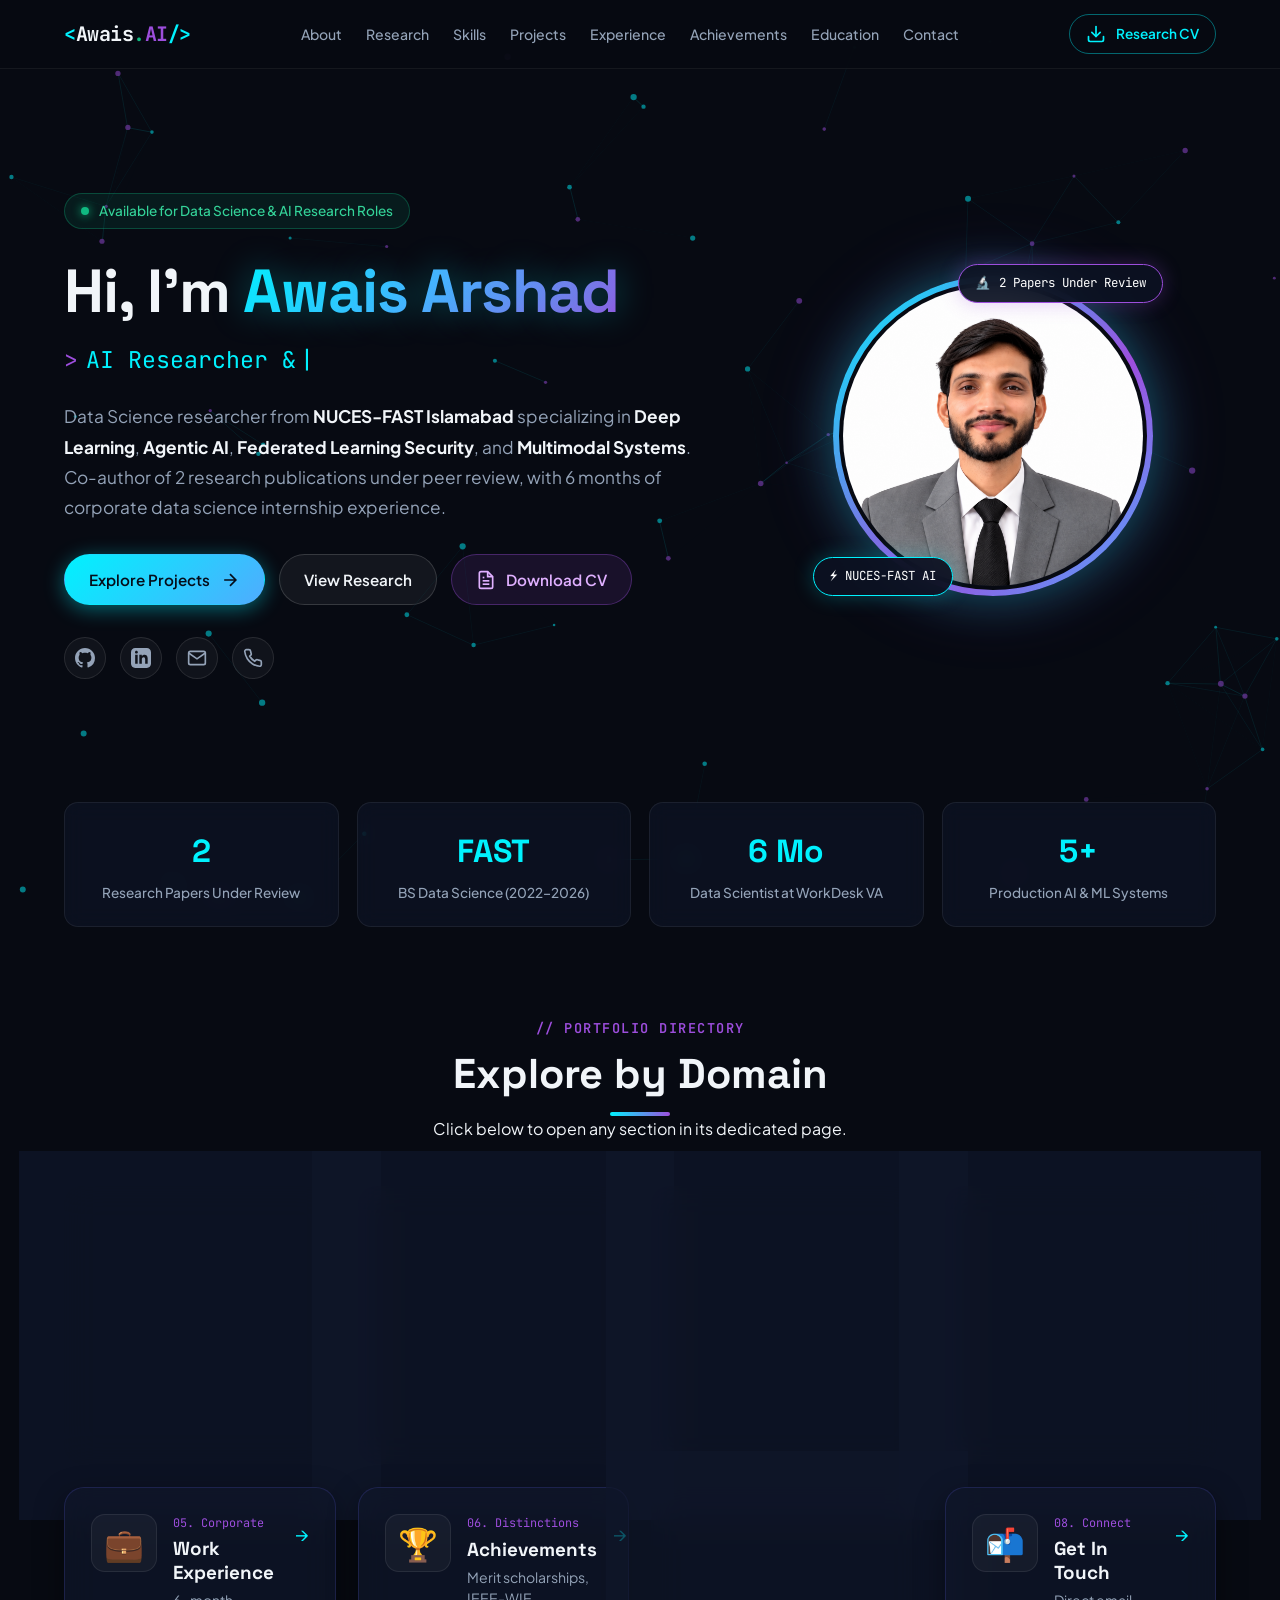
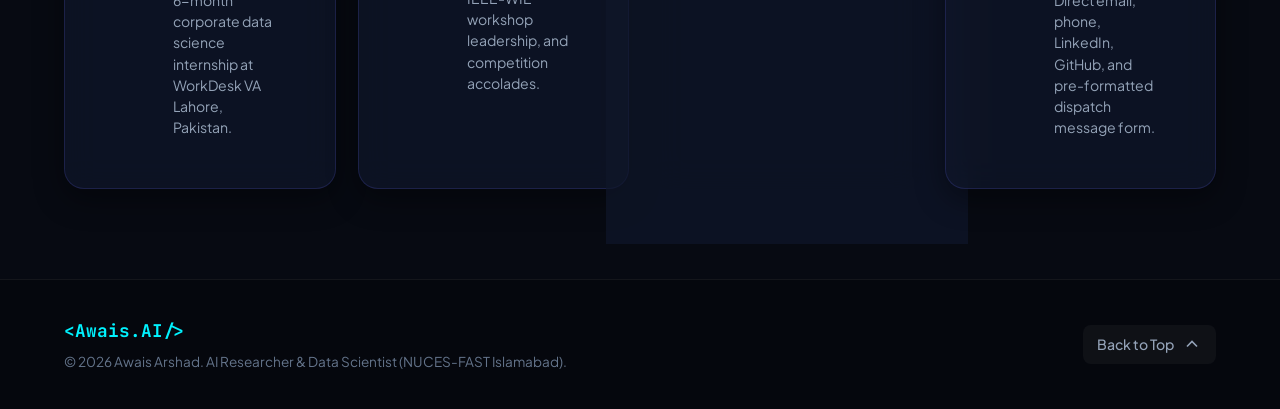
==== index.html @ 7cd59daf "Initial portfolio commit" ====
<!DOCTYPE html>
<html lang="en">
<head>
  <meta charset="UTF-8" />
  <meta name="viewport" content="width=device-width, initial-scale=1.0" />
  <title>Awais Arshad | AI Researcher & Data Scientist</title>
  <meta name="description" content="Portfolio of Awais Arshad - AI Researcher & Data Science Graduate from NUCES-FAST. Author of research in Federated Learning Security and Multilingual LLM Text Detection." />
  <meta name="keywords" content="Awais Arshad, Data Scientist, AI Researcher, Federated Learning, Multimodal AI, Agentic AI, Deep Learning, PyTorch, NUCES-FAST" />
  <link rel="preconnect" href="https://fonts.googleapis.com" />
  <link rel="preconnect" href="https://fonts.gstatic.com" crossorigin />
  <link href="https://fonts.googleapis.com/css2?family=Plus+Jakarta+Sans:wght@300;400;500;600;700;800&family=Space+Grotesk:wght@500;700&family=JetBrains+Mono:wght@400;500&display=swap" rel="stylesheet" />
  <link rel="stylesheet" href="style.css" />
</head>
<body class="cyber-theme">
  <!-- Interactive Particle Background -->
  <canvas id="neural-canvas"></canvas>

  <!-- Navigation Bar -->
  <header class="site-header" id="navbar">
    <div class="nav-container">
      <a href="index.html" class="brand-logo" aria-label="Awais Arshad Home">
        <span class="logo-bracket">&lt;</span><span class="logo-text">Awais</span><span class="logo-dot">.</span><span class="logo-accent">AI</span><span class="logo-bracket">/&gt;</span>
      </a>

      <nav class="nav-links" id="nav-menu">
        <a href="about.html" class="nav-item">About</a>
        <a href="research.html" class="nav-item">Research</a>
        <a href="skills.html" class="nav-item">Skills</a>
        <a href="projects.html" class="nav-item">Projects</a>
        <a href="experience.html" class="nav-item">Experience</a>
        <a href="achievements.html" class="nav-item">Achievements</a>
        <a href="education.html" class="nav-item">Education</a>
        <a href="contact.html" class="nav-item">Contact</a>
      </nav>

      <div class="nav-actions">
        <a href="Awais_Arshad_Reseach_Cv.pdf" class="btn btn-outline btn-sm" target="_blank" download="Awais_Arshad_Reseach_Cv.pdf">
          <svg class="icon" viewBox="0 0 24 24" fill="none" stroke="currentColor" stroke-width="2" stroke-linecap="round" stroke-linejoin="round">
            <path d="M21 15v4a2 2 0 0 1-2 2H5a2 2 0 0 1-2-2v-4"></path>
            <polyline points="7 10 12 15 17 10"></polyline>
            <line x1="12" y1="15" x2="12" y2="3"></line>
          </svg>
          <span>Research CV</span>
        </a>
        <button class="mobile-toggle" id="mobile-toggle" aria-label="Toggle navigation menu">
          <span></span>
          <span></span>
          <span></span>
        </button>
      </div>
    </div>
  </header>

  <main>
    <!-- Hero Section -->
    <section id="hero" class="hero-section">
      <div class="container hero-layout">
        <div class="hero-content">
          <div class="status-badge">
            <span class="status-ping"></span>
            <span class="status-text">Available for Data Science & AI Research Roles</span>
          </div>

          <h1 class="hero-title">
            Hi, I'm <span class="gradient-text glow">Awais Arshad</span>
          </h1>

          <div class="hero-subtitle">
            <span class="terminal-prefix">&gt; </span>
            <span id="typed-roles" class="typed-roles">AI Researcher & Data Scientist</span>
            <span class="cursor-blink">|</span>
          </div>

          <p class="hero-description">
            Data Science researcher from <strong>NUCES-FAST Islamabad</strong> specializing in 
            <strong>Deep Learning</strong>, <strong>Agentic AI</strong>, <strong>Federated Learning Security</strong>, 
            and <strong>Multimodal Systems</strong>. Co-author of 2 research publications under peer review, 
            with 6 months of corporate data science internship experience.
          </p>

          <div class="hero-cta-group">
            <a href="projects.html" class="btn btn-primary">
              <span>Explore Projects</span>
              <svg class="icon" viewBox="0 0 24 24" fill="none" stroke="currentColor" stroke-width="2"><path d="M5 12h14M12 5l7 7-7 7"/></svg>
            </a>
            <a href="research.html" class="btn btn-secondary">
              <span>View Research</span>
            </a>
            <a href="Awais_Arshad_Reseach_Cv.pdf" class="btn btn-glass" target="_blank" download="Awais_Arshad_Reseach_Cv.pdf">
              <svg class="icon" viewBox="0 0 24 24" fill="none" stroke="currentColor" stroke-width="2"><path d="M14 2H6a2 2 0 0 0-2 2v16a2 2 0 0 0 2 2h12a2 2 0 0 0 2-2V8z"></path><polyline points="14 2 14 8 20 8"></polyline><line x1="16" y1="13" x2="8" y2="13"></line><line x1="16" y1="17" x2="8" y2="17"></line><polyline points="10 9 9 9 8 9"></polyline></svg>
              <span>Download CV</span>
            </a>
          </div>

          <!-- Social Quick Bar -->
          <div class="social-bar">
            <a href="https://github.com/AwaisArshad1989" target="_blank" rel="noopener noreferrer" class="social-link" title="GitHub">
              <svg class="icon" viewBox="0 0 24 24" fill="currentColor">
                <path d="M12 0C5.37 0 0 5.37 0 12c0 5.31 3.435 9.795 8.205 11.385.6.105.825-.255.825-.57 0-.285-.015-1.23-.015-2.235-3.015.555-3.795-.735-4.035-1.41-.135-.345-.72-1.41-1.23-1.695-.42-.225-1.02-.78-.015-.795.945-.015 1.62.87 1.845 1.23 1.08 1.815 2.805 1.305 3.495.99.105-.78.42-1.305.765-1.605-2.67-.3-5.46-1.335-5.46-5.925 0-1.305.465-2.385 1.23-3.225-.12-.3-.54-1.53.12-3.18 0 0 1.005-.315 3.3 1.23.96-.27 1.98-.405 3-.405s2.04.135 3 .405c2.295-1.56 3.3-1.23 3.3-1.23.66 1.65.24 2.88.12 3.18.765.84 1.23 1.905 1.23 3.225 0 4.605-2.805 5.625-5.475 5.925.435.375.81 1.095.81 2.22 0 1.605-.015 2.895-.015 3.3 0 .315.225.69.825.57A12.02 12.02 0 0024 12c0-6.63-5.37-12-12-12z"/>
              </svg>
            </a>
            <a href="https://www.linkedin.com/in/awais-arshad-739969322/?isSelfProfile=true/" target="_blank" rel="noopener noreferrer" class="social-link" title="LinkedIn">
              <svg class="icon" viewBox="0 0 24 24" fill="currentColor">
                <path d="M19 0h-14c-2.761 0-5 2.239-5 5v14c0 2.761 2.239 5 5 5h14c2.762 0 5-2.239 5-5v-14c0-2.761-2.238-5-5-5zm-11 19h-3v-11h3v11zm-1.5-12.268c-.966 0-1.75-.79-1.75-1.764s.784-1.764 1.75-1.764 1.75.79 1.75 1.764-.783 1.764-1.75 1.764zm13.5 12.268h-3v-5.604c0-3.368-4-3.113-4 0v5.604h-3v-11h3v1.765c1.396-2.586 7-2.777 7 2.476v6.759z"/>
              </svg>
            </a>
            <a href="mailto:awaisarshad3839@gmail.com" class="social-link" title="Email Awais">
              <svg class="icon" viewBox="0 0 24 24" fill="none" stroke="currentColor" stroke-width="2">
                <path d="M4 4h16c1.1 0 2 .9 2 2v12c0 1.1-.9 2-2 2H4c-1.1 0-2-.9-2-2V6c0-1.1.9-2 2-2z"></path>
                <polyline points="22,6 12,13 2,6"></polyline>
              </svg>
            </a>
            <a href="tel:+923051038188" class="social-link" title="Call Awais">
              <svg class="icon" viewBox="0 0 24 24" fill="none" stroke="currentColor" stroke-width="2">
                <path d="M22 16.92v3a2 2 0 0 1-2.18 2 19.79 19.79 0 0 1-8.63-3.07 19.5 19.5 0 0 1-6-6 19.79 19.79 0 0 1-3.07-8.67A2 2 0 0 1 4.11 2h3a2 2 0 0 1 2 1.72 12.84 12.84 0 0 0 .7 2.81 2 2 0 0 1-.45 2.11L8.09 9.91a16 16 0 0 0 6 6l1.27-1.27a2 2 0 0 1 2.11-.45 12.84 12.84 0 0 0 2.81.7A2 2 0 0 1 22 16.92z"></path>
              </svg>
            </a>
          </div>
        </div>

        <!-- Hero Portrait with Cyber Frame -->
        <div class="hero-image-wrapper">
          <div class="avatar-glow-ring">
            <div class="avatar-inner">
              <img src="Awais.png" alt="Awais Arshad - AI Researcher & Data Scientist" class="hero-avatar" />
            </div>
            <div class="orbit-badge orbit-top">
              <span class="orbit-icon">🔬</span>
              <span>2 Papers Under Review</span>
            </div>
            <div class="orbit-badge orbit-bottom">
              <span class="orbit-icon">⚡</span>
              <span>NUCES-FAST AI</span>
            </div>
          </div>
        </div>
      </div>
    </section>

    <!-- Quick Stats Metric Strip -->
    <section class="stats-strip">
      <div class="container stats-grid">
        <div class="stat-card">
          <div class="stat-number">2</div>
          <div class="stat-label">Research Papers Under Review</div>
        </div>
        <div class="stat-card">
          <div class="stat-number">FAST</div>
          <div class="stat-label">BS Data Science (2022–2026)</div>
        </div>
        <div class="stat-card">
          <div class="stat-number">6 Mo</div>
          <div class="stat-label">Data Scientist at WorkDesk VA</div>
        </div>
        <div class="stat-card">
          <div class="stat-number">5+</div>
          <div class="stat-label">Production AI & ML Systems</div>
        </div>
      </div>
    </section>

    <!-- Quick Nav Portal Cards Section -->
    <section class="section portal-section">
      <div class="container">
        <div class="section-header text-center">
          <span class="section-tag">// PORTFOLIO DIRECTORY</span>
          <h2 class="section-title">Explore by Domain</h2>
          <div class="title-bar center-bar"></div>
          <p class="section-subtitle">Click below to open any section in its dedicated page.</p>
        </div>

        <div class="portal-grid">
          <!-- Card 1: About -->
          <a href="about.html" class="portal-card glass-panel">
            <div class="portal-icon">👤</div>
            <div class="portal-info">
              <span class="portal-tag">01. Background</span>
              <h3 class="portal-title">About Me</h3>
              <p class="portal-desc">Overview of engineering philosophy, professional strengths, and core technical competencies.</p>
            </div>
            <span class="portal-arrow">→</span>
          </a>

          <!-- Card 2: Research -->
          <a href="research.html" class="portal-card glass-panel">
            <div class="portal-icon">🔬</div>
            <div class="portal-info">
              <span class="portal-tag">02. Scholarly</span>
              <h3 class="portal-title">Research Papers</h3>
              <p class="portal-desc">MultiSocial++ and HDA-ATS Federated Learning defense papers under peer review.</p>
            </div>
            <span class="portal-arrow">→</span>
          </a>

          <!-- Card 3: Skills -->
          <a href="skills.html" class="portal-card glass-panel">
            <div class="portal-icon">⚡</div>
            <div class="portal-info">
              <span class="portal-tag">03. Stack</span>
              <h3 class="portal-title">Technical Skills</h3>
              <p class="portal-desc">PyTorch, TensorFlow, Scikit-learn, Agentic AI, Cloud (AWS/Azure), and languages.</p>
            </div>
            <span class="portal-arrow">→</span>
          </a>

          <!-- Card 4: Projects -->
          <a href="projects.html" class="portal-card glass-panel">
            <div class="portal-icon">🚀</div>
            <div class="portal-info">
              <span class="portal-tag">04. Engineering</span>
              <h3 class="portal-title">Featured Projects</h3>
              <p class="portal-desc">PitchDeck FYP, LLM Multi-Agent System, House Price Prediction, and POS systems.</p>
            </div>
            <span class="portal-arrow">→</span>
          </a>

          <!-- Card 5: Experience -->
          <a href="experience.html" class="portal-card glass-panel">
            <div class="portal-icon">💼</div>
            <div class="portal-info">
              <span class="portal-tag">05. Corporate</span>
              <h3 class="portal-title">Work Experience</h3>
              <p class="portal-desc">6-month corporate data science internship at WorkDesk VA Lahore, Pakistan.</p>
            </div>
            <span class="portal-arrow">→</span>
          </a>

          <!-- Card 6: Achievements -->
          <a href="achievements.html" class="portal-card glass-panel">
            <div class="portal-icon">🏆</div>
            <div class="portal-info">
              <span class="portal-tag">06. Distinctions</span>
              <h3 class="portal-title">Achievements</h3>
              <p class="portal-desc">Merit scholarships, IEEE-WIE workshop leadership, and competition accolades.</p>
            </div>
            <span class="portal-arrow">→</span>
          </a>

          <!-- Card 7: Education -->
          <a href="education.html" class="portal-card glass-panel">
            <div class="portal-icon">🎓</div>
            <div class="portal-info">
              <span class="portal-tag">07. Academic</span>
              <h3 class="portal-title">Education & References</h3>
              <p class="portal-desc">NUCES-FAST Islamabad, Cadet College Wana, and academic faculty references.</p>
            </div>
            <span class="portal-arrow">→</span>
          </a>

          <!-- Card 8: Contact -->
          <a href="contact.html" class="portal-card glass-panel">
            <div class="portal-icon">📬</div>
            <div class="portal-info">
              <span class="portal-tag">08. Connect</span>
              <h3 class="portal-title">Get In Touch</h3>
              <p class="portal-desc">Direct email, phone, LinkedIn, GitHub, and pre-formatted dispatch message form.</p>
            </div>
            <span class="portal-arrow">→</span>
          </a>
        </div>
      </div>
    </section>
  </main>

  <!-- Footer -->
  <footer class="site-footer">
    <div class="container footer-content">
      <div class="footer-left">
        <span class="footer-logo">&lt;Awais.AI/&gt;</span>
        <p>© 2026 Awais Arshad. AI Researcher & Data Scientist (NUCES-FAST Islamabad).</p>
      </div>
      <div class="footer-right">
        <a href="#hero" class="back-to-top" aria-label="Back to top">
          <span>Back to Top</span>
          <svg class="icon" viewBox="0 0 24 24" fill="none" stroke="currentColor" stroke-width="2"><path d="M18 15l-6-6-6 6"/></svg>
        </a>
      </div>
    </div>
  </footer>

  <script src="script.js"></script>
</body>
</html>
---- style.css ----
/* ==========================================================================
   Awais Arshad Portfolio - Cyber / AI Dark Mode Theme (Multi-Page Architecture)
   ========================================================================== */

:root {
  --bg-primary: #070a12;
  --bg-secondary: #0d1222;
  --bg-tertiary: #131b2e;
  --card-bg: rgba(16, 23, 42, 0.72);
  --card-border: rgba(99, 102, 241, 0.18);
  --card-border-hover: rgba(0, 242, 254, 0.5);

  --accent-cyan: #00f2fe;
  --accent-blue: #4facfe;
  --accent-purple: #9d4edd;
  --accent-green: #10b981;
  --accent-emerald: #05d59e;
  --accent-gold: #f59e0b;

  --text-main: #f1f5f9;
  --text-muted: #94a3b8;
  --text-dim: #64748b;

  --font-main: 'Plus Jakarta Sans', system-ui, -apple-system, sans-serif;
  --font-heading: 'Space Grotesk', sans-serif;
  --font-mono: 'JetBrains Mono', monospace;

  --glow-cyan: 0 0 25px rgba(0, 242, 254, 0.25);
  --glow-purple: 0 0 30px rgba(157, 78, 221, 0.3);
  --radius-sm: 8px;
  --radius-md: 14px;
  --radius-lg: 20px;
  --radius-full: 9999px;

  --transition: all 0.28s cubic-bezier(0.16, 1, 0.3, 1);
}

/* Reset & Box Sizing */
*, *::before, *::after {
  box-sizing: border-box;
  margin: 0;
  padding: 0;
}

html {
  scroll-behavior: smooth;
  color-scheme: dark;
}

body {
  background-color: var(--bg-primary);
  color: var(--text-main);
  font-family: var(--font-main);
  line-height: 1.65;
  overflow-x: hidden;
  position: relative;
  min-height: 100vh;
  -webkit-font-smoothing: antialiased;
}

/* Canvas Background */
#neural-canvas {
  position: fixed;
  top: 0;
  left: 0;
  width: 100%;
  height: 100%;
  pointer-events: none;
  z-index: 0;
  opacity: 0.65;
}

/* Common Layout */
.container {
  width: 100%;
  max-width: 1200px;
  margin: 0 auto;
  padding: 0 24px;
  position: relative;
  z-index: 1;
}

.section {
  padding: 70px 0 90px;
  position: relative;
  z-index: 1;
}

.page-main {
  min-height: 85vh;
}

/* Subpage Hero Header */
.page-hero {
  padding: 130px 0 40px;
  position: relative;
  z-index: 1;
  border-bottom: 1px solid rgba(255, 255, 255, 0.05);
  background: linear-gradient(180deg, rgba(13, 18, 34, 0.6) 0%, transparent 100%);
}

.breadcrumb {
  display: flex;
  align-items: center;
  gap: 8px;
  font-family: var(--font-mono);
  font-size: 0.85rem;
  color: var(--text-dim);
  margin-bottom: 14px;
}

.breadcrumb a {
  color: var(--accent-cyan);
  text-decoration: none;
  transition: var(--transition);
}

.breadcrumb a:hover {
  text-decoration: underline;
}

.bc-sep { color: var(--text-dim); }
.bc-current { color: var(--text-main); }

.page-title {
  font-size: clamp(2.2rem, 4vw, 3.2rem);
  font-weight: 800;
  margin-bottom: 10px;
  letter-spacing: -0.5px;
}

.page-subtitle {
  color: var(--text-muted);
  font-size: 1.05rem;
  max-width: 760px;
  margin-top: 14px;
}

/* Page Pagination */
.page-pagination {
  display: flex;
  justify-content: space-between;
  align-items: center;
  gap: 16px;
  margin-top: 60px;
  padding-top: 36px;
  border-top: 1px solid rgba(255, 255, 255, 0.08);
  flex-wrap: wrap;
}

/* Typography Helpers */
h1, h2, h3, h4 {
  font-family: var(--font-heading);
  color: var(--text-main);
  line-height: 1.25;
}

.gradient-text {
  background: linear-gradient(135deg, #00f2fe 0%, #4facfe 50%, #9d4edd 100%);
  -webkit-background-clip: text;
  -webkit-text-fill-color: transparent;
  background-clip: text;
}

.gradient-text.glow {
  text-shadow: 0 0 35px rgba(0, 242, 254, 0.35);
}

.icon {
  width: 20px;
  height: 20px;
  display: inline-block;
  vertical-align: middle;
  flex-shrink: 0;
}

.text-center { text-align: center; }
.center-bar { margin: 0 auto; }

/* Glassmorphism */
.glass-panel {
  background: var(--card-bg);
  backdrop-filter: blur(16px);
  -webkit-backdrop-filter: blur(16px);
  border: 1px solid var(--card-border);
  border-radius: var(--radius-lg);
  box-shadow: 0 10px 30px rgba(0, 0, 0, 0.4);
  transition: var(--transition);
}

.glass-panel:hover {
  border-color: var(--card-border-hover);
  box-shadow: 0 14px 40px rgba(0, 242, 254, 0.12);
}

/* Buttons */
.btn {
  display: inline-flex;
  align-items: center;
  justify-content: center;
  gap: 10px;
  padding: 12px 24px;
  font-size: 0.95rem;
  font-weight: 600;
  font-family: var(--font-main);
  border-radius: var(--radius-full);
  text-decoration: none;
  cursor: pointer;
  transition: var(--transition);
  border: 1px solid transparent;
}

.btn-primary {
  background: linear-gradient(135deg, #00f2fe 0%, #4facfe 100%);
  color: #050d1a;
  box-shadow: 0 4px 20px rgba(0, 242, 254, 0.4);
}

.btn-primary:hover {
  transform: translateY(-2px);
  box-shadow: 0 8px 28px rgba(0, 242, 254, 0.6);
  color: #030810;
}

.btn-secondary {
  background: rgba(255, 255, 255, 0.05);
  color: var(--text-main);
  border-color: rgba(255, 255, 255, 0.15);
}

.btn-secondary:hover {
  background: rgba(255, 255, 255, 0.12);
  border-color: var(--accent-cyan);
  color: var(--accent-cyan);
  transform: translateY(-2px);
}

.btn-glass {
  background: rgba(157, 78, 221, 0.12);
  color: #e0b0ff;
  border-color: rgba(157, 78, 221, 0.35);
}

.btn-glass:hover {
  background: rgba(157, 78, 221, 0.25);
  border-color: #c77dff;
  color: #fff;
  transform: translateY(-2px);
  box-shadow: var(--glow-purple);
}

.btn-outline {
  background: transparent;
  color: var(--accent-cyan);
  border-color: rgba(0, 242, 254, 0.4);
}

.btn-outline:hover {
  background: rgba(0, 242, 254, 0.1);
  border-color: var(--accent-cyan);
  box-shadow: var(--glow-cyan);
}

.btn-sm {
  padding: 8px 16px;
  font-size: 0.85rem;
}

.btn-block { width: 100%; }

/* ==========================================================================
   Header & Navbar
   ========================================================================== */
.site-header {
  position: fixed;
  top: 0;
  left: 0;
  width: 100%;
  z-index: 100;
  backdrop-filter: blur(18px);
  -webkit-backdrop-filter: blur(18px);
  background: rgba(7, 10, 18, 0.82);
  border-bottom: 1px solid rgba(255, 255, 255, 0.06);
  transition: var(--transition);
}

.site-header.scrolled {
  background: rgba(7, 10, 18, 0.95);
  border-bottom: 1px solid rgba(0, 242, 254, 0.18);
  box-shadow: 0 4px 30px rgba(0, 0, 0, 0.5);
}

.nav-container {
  max-width: 1200px;
  margin: 0 auto;
  padding: 14px 24px;
  display: flex;
  align-items: center;
  justify-content: space-between;
}

.brand-logo {
  font-family: var(--font-mono);
  font-size: 1.25rem;
  font-weight: 700;
  color: var(--text-main);
  text-decoration: none;
  letter-spacing: -0.5px;
}

.logo-bracket { color: var(--accent-cyan); }
.logo-accent { color: var(--accent-purple); }
.logo-dot { color: var(--accent-green); }

.nav-links {
  display: flex;
  align-items: center;
  gap: 16px;
}

.nav-item {
  color: var(--text-muted);
  text-decoration: none;
  font-size: 0.88rem;
  font-weight: 500;
  position: relative;
  transition: var(--transition);
  padding: 6px 4px;
}

.nav-item::after {
  content: '';
  position: absolute;
  bottom: 0;
  left: 0;
  width: 0;
  height: 2px;
  background: linear-gradient(90deg, var(--accent-cyan), var(--accent-purple));
  transition: var(--transition);
}

.nav-item:hover, .nav-item.active {
  color: #fff;
}

.nav-item.active {
  color: var(--accent-cyan);
  font-weight: 600;
}

.nav-item:hover::after, .nav-item.active::after {
  width: 100%;
}

.nav-actions {
  display: flex;
  align-items: center;
  gap: 14px;
}

.mobile-toggle {
  display: none;
  background: transparent;
  border: none;
  cursor: pointer;
  padding: 8px;
  flex-direction: column;
  gap: 5px;
}

.mobile-toggle span {
  display: block;
  width: 22px;
  height: 2px;
  background-color: var(--text-main);
  transition: var(--transition);
}

/* ==========================================================================
   Hero Section with Portrait
   ========================================================================== */
.hero-section {
  min-height: 88vh;
  display: flex;
  align-items: center;
  position: relative;
  padding: 130px 0 50px;
}

.hero-layout {
  display: grid;
  grid-template-columns: 1.25fr 0.85fr;
  gap: 48px;
  align-items: center;
}

.hero-content {
  display: flex;
  flex-direction: column;
  align-items: flex-start;
}

.status-badge {
  display: inline-flex;
  align-items: center;
  gap: 10px;
  background: rgba(16, 185, 129, 0.1);
  border: 1px solid rgba(16, 185, 129, 0.3);
  padding: 6px 16px;
  border-radius: var(--radius-full);
  margin-bottom: 24px;
}

.status-ping {
  width: 8px;
  height: 8px;
  background-color: var(--accent-green);
  border-radius: 50%;
  box-shadow: 0 0 10px var(--accent-green);
  animation: pulse 2s infinite;
}

@keyframes pulse {
  0% { transform: scale(0.95); box-shadow: 0 0 0 0 rgba(16, 185, 129, 0.7); }
  70% { transform: scale(1); box-shadow: 0 0 0 8px rgba(16, 185, 129, 0); }
  100% { transform: scale(0.95); box-shadow: 0 0 0 0 rgba(16, 185, 129, 0); }
}

.status-text {
  font-size: 0.85rem;
  font-weight: 500;
  color: #34d399;
}

.hero-title {
  font-size: clamp(2.4rem, 5vw, 3.8rem);
  font-weight: 800;
  margin-bottom: 12px;
  letter-spacing: -1px;
}

.hero-subtitle {
  font-family: var(--font-mono);
  font-size: clamp(1.05rem, 2.2vw, 1.45rem);
  color: var(--accent-cyan);
  margin-bottom: 22px;
  display: flex;
  align-items: center;
}

.terminal-prefix {
  color: var(--accent-purple);
  margin-right: 8px;
}

.cursor-blink {
  animation: blink 1s step-start infinite;
  color: var(--accent-cyan);
  margin-left: 4px;
}

@keyframes blink { 50% { opacity: 0; } }

.hero-description {
  font-size: 1.08rem;
  color: var(--text-muted);
  max-width: 640px;
  margin-bottom: 32px;
  line-height: 1.75;
}

.hero-description strong { color: var(--text-main); }

.hero-cta-group {
  display: flex;
  flex-wrap: wrap;
  gap: 14px;
  margin-bottom: 32px;
}

.social-bar {
  display: flex;
  align-items: center;
  gap: 14px;
}

.social-link {
  width: 42px;
  height: 42px;
  border-radius: 50%;
  background: rgba(255, 255, 255, 0.04);
  border: 1px solid rgba(255, 255, 255, 0.1);
  display: flex;
  align-items: center;
  justify-content: center;
  color: var(--text-muted);
  text-decoration: none;
  transition: var(--transition);
}

.social-link:hover {
  background: rgba(0, 242, 254, 0.15);
  border-color: var(--accent-cyan);
  color: var(--accent-cyan);
  transform: translateY(-3px);
  box-shadow: var(--glow-cyan);
}

/* Hero Portrait Styling */
.hero-image-wrapper {
  display: flex;
  justify-content: center;
  align-items: center;
  position: relative;
}

.avatar-glow-ring {
  position: relative;
  width: 320px;
  height: 320px;
  border-radius: 50%;
  padding: 6px;
  background: linear-gradient(135deg, var(--accent-cyan) 0%, var(--accent-purple) 60%, #4facfe 100%);
  box-shadow: 0 0 50px rgba(0, 242, 254, 0.3), 0 0 80px rgba(157, 78, 221, 0.2);
  transition: var(--transition);
}

.avatar-glow-ring:hover {
  transform: scale(1.02);
  box-shadow: 0 0 65px rgba(0, 242, 254, 0.45), 0 0 95px rgba(157, 78, 221, 0.35);
}

.avatar-inner {
  width: 100%;
  height: 100%;
  border-radius: 50%;
  overflow: hidden;
  background: #0d1222;
  border: 4px solid var(--bg-primary);
}

.hero-avatar {
  width: 100%;
  height: 100%;
  object-fit: cover;
  object-position: top center;
  transition: transform 0.4s ease;
}

.avatar-glow-ring:hover .hero-avatar { transform: scale(1.04); }

.orbit-badge {
  position: absolute;
  background: rgba(13, 18, 34, 0.92);
  border: 1px solid var(--accent-cyan);
  backdrop-filter: blur(12px);
  padding: 8px 16px;
  border-radius: var(--radius-full);
  display: flex;
  align-items: center;
  gap: 8px;
  font-family: var(--font-mono);
  font-size: 0.78rem;
  color: #fff;
  box-shadow: 0 8px 24px rgba(0, 0, 0, 0.5);
  white-space: nowrap;
}

.orbit-top {
  top: -12px;
  right: -10px;
  border-color: var(--accent-purple);
  box-shadow: 0 0 20px rgba(157, 78, 221, 0.3);
}

.orbit-bottom {
  bottom: 0px;
  left: -20px;
  border-color: var(--accent-cyan);
  box-shadow: 0 0 20px rgba(0, 242, 254, 0.25);
}

/* ==========================================================================
   Stats Strip
   ========================================================================== */
.stats-strip {
  padding: 10px 0 50px;
  position: relative;
  z-index: 1;
}

.stats-grid {
  display: grid;
  grid-template-columns: repeat(4, 1fr);
  gap: 18px;
}

.stat-card {
  background: rgba(16, 23, 42, 0.55);
  border: 1px solid rgba(255, 255, 255, 0.07);
  border-radius: var(--radius-md);
  padding: 22px 20px;
  text-align: center;
  backdrop-filter: blur(10px);
  transition: var(--transition);
}

.stat-card:hover {
  border-color: var(--accent-cyan);
  transform: translateY(-4px);
  box-shadow: var(--glow-cyan);
}

.stat-number {
  font-family: var(--font-heading);
  font-size: 2rem;
  font-weight: 700;
  color: var(--accent-cyan);
  margin-bottom: 4px;
}

.stat-label {
  font-size: 0.85rem;
  color: var(--text-muted);
  font-weight: 500;
}

/* ==========================================================================
   Section Headers
   ========================================================================== */
.section-header { margin-bottom: 44px; }

.section-tag {
  font-family: var(--font-mono);
  font-size: 0.85rem;
  font-weight: 600;
  color: var(--accent-purple);
  letter-spacing: 1.5px;
  display: block;
  margin-bottom: 8px;
}

.section-title {
  font-size: clamp(2rem, 3.5vw, 2.6rem);
  font-weight: 700;
  margin-bottom: 12px;
}

.title-bar {
  width: 60px;
  height: 4px;
  background: linear-gradient(90deg, var(--accent-cyan), var(--accent-purple));
  border-radius: var(--radius-full);
}

/* ==========================================================================
   Portal Directory Section (index.html)
   ========================================================================== */
.portal-section { padding: 40px 0 90px; }

.portal-grid {
  display: grid;
  grid-template-columns: repeat(auto-fit, minmax(270px, 1fr));
  gap: 22px;
}

.portal-card {
  padding: 26px;
  text-decoration: none;
  display: flex;
  align-items: flex-start;
  gap: 16px;
  position: relative;
  overflow: hidden;
  transition: var(--transition);
}

.portal-card:hover {
  transform: translateY(-4px);
  border-color: var(--accent-cyan);
  box-shadow: 0 10px 30px rgba(0, 242, 254, 0.15);
}

.portal-icon {
  font-size: 2rem;
  background: rgba(255, 255, 255, 0.04);
  padding: 12px;
  border-radius: var(--radius-md);
  border: 1px solid rgba(255, 255, 255, 0.08);
  line-height: 1;
  flex-shrink: 0;
}

.portal-info { flex-grow: 1; }

.portal-tag {
  font-family: var(--font-mono);
  font-size: 0.74rem;
  color: var(--accent-purple);
  display: block;
  margin-bottom: 4px;
}

.portal-title {
  font-size: 1.18rem;
  color: var(--text-main);
  margin-bottom: 6px;
}

.portal-desc {
  font-size: 0.88rem;
  color: var(--text-muted);
  line-height: 1.5;
}

.portal-arrow {
  color: var(--accent-cyan);
  font-size: 1.2rem;
  transition: transform 0.2s ease;
  flex-shrink: 0;
  margin-top: 4px;
}

.portal-card:hover .portal-arrow { transform: translateX(4px); }

/* ==========================================================================
   Projects Showcase & Video Demo Sections (projects.html)
   ========================================================================== */
.projects-showcase-list {
  display: flex;
  flex-direction: column;
  gap: 48px;
}

.project-showcase-panel {
  padding: 36px;
  border: 1px solid var(--card-border);
  position: relative;
  overflow: hidden;
}

.showcase-header {
  display: flex;
  justify-content: space-between;
  align-items: flex-start;
  margin-bottom: 28px;
  padding-bottom: 20px;
  border-bottom: 1px solid rgba(255, 255, 255, 0.08);
  gap: 16px;
  flex-wrap: wrap;
}

.showcase-title {
  font-size: clamp(1.4rem, 2.5vw, 1.85rem);
  color: var(--text-main);
  margin-top: 4px;
}

.showcase-grid {
  display: grid;
  grid-template-columns: 1.1fr 1.3fr;
  gap: 36px;
  align-items: start;
}

/* Video Demo Hub */
.project-demo-hub {
  display: flex;
  flex-direction: column;
  gap: 16px;
}

.demo-player-wrapper {
  position: relative;
  width: 100%;
  aspect-ratio: 16 / 9;
  background: #020408;
  border-radius: var(--radius-md);
  overflow: hidden;
  border: 1px solid rgba(0, 242, 254, 0.3);
  box-shadow: 0 10px 30px rgba(0, 0, 0, 0.6);
}

.demo-video {
  width: 100%;
  height: 100%;
  object-fit: contain;
  background: #000;
  display: block;
}

.video-placeholder {
  position: absolute;
  top: 0;
  left: 0;
  width: 100%;
  height: 100%;
  background: radial-gradient(circle at center, rgba(16, 23, 42, 0.95) 0%, rgba(7, 10, 18, 0.98) 100%);
  display: flex;
  flex-direction: column;
  align-items: center;
  justify-content: center;
  text-align: center;
  padding: 20px;
  cursor: pointer;
  transition: var(--transition);
  z-index: 2;
}

.video-placeholder.hidden {
  display: none !important;
}

.play-icon-glow {
  width: 64px;
  height: 64px;
  border-radius: 50%;
  background: linear-gradient(135deg, rgba(0, 242, 254, 0.3) 0%, rgba(157, 78, 221, 0.3) 100%);
  border: 2px solid var(--accent-cyan);
  display: flex;
  align-items: center;
  justify-content: center;
  color: #fff;
  margin-bottom: 12px;
  box-shadow: 0 0 25px rgba(0, 242, 254, 0.4);
  transition: var(--transition);
}

.video-placeholder:hover .play-icon-glow {
  transform: scale(1.1);
  box-shadow: 0 0 35px rgba(0, 242, 254, 0.6);
}

.icon-play {
  width: 26px;
  height: 26px;
  margin-left: 3px;
}

.placeholder-text {
  font-family: var(--font-heading);
  font-size: 1.1rem;
  color: var(--text-main);
  font-weight: 600;
  margin-bottom: 4px;
}

.placeholder-sub {
  font-size: 0.85rem;
  color: var(--text-muted);
}

/* Video Upload Area */
.video-upload-area {
  background: rgba(255, 255, 255, 0.02);
  border: 1.5px dashed rgba(255, 255, 255, 0.15);
  border-radius: var(--radius-md);
  padding: 18px;
  text-align: center;
  transition: var(--transition);
  position: relative;
}

.video-upload-area:hover,
.video-upload-area.dragover {
  border-color: var(--accent-cyan);
  background: rgba(0, 242, 254, 0.05);
  box-shadow: 0 0 20px rgba(0, 242, 254, 0.15);
}

.video-file-input {
  position: absolute;
  top: 0;
  left: 0;
  width: 100%;
  height: 100%;
  opacity: 0;
  cursor: pointer;
  z-index: 3;
}

.upload-controls-content {
  display: flex;
  flex-direction: column;
  align-items: center;
  gap: 8px;
  pointer-events: none;
}

.upload-btn {
  pointer-events: auto;
  cursor: pointer;
}

.drop-hint {
  font-size: 0.8rem;
  color: var(--text-dim);
  font-family: var(--font-mono);
}

.loaded-file-indicator {
  font-family: var(--font-mono);
  font-size: 0.82rem;
  color: #34d399;
  margin-top: 8px;
}

/* Project Details Pane */
.project-details-pane {
  display: flex;
  flex-direction: column;
}

.pane-heading {
  font-size: 1.15rem;
  color: var(--accent-cyan);
  margin: 18px 0 8px;
  display: flex;
  align-items: center;
  gap: 8px;
}

.pane-heading:first-child {
  margin-top: 0;
}

.pane-heading::before {
  content: '//';
  color: var(--accent-purple);
  font-family: var(--font-mono);
}

.pane-text {
  color: var(--text-muted);
  font-size: 0.96rem;
  line-height: 1.68;
  margin-bottom: 12px;
}

.architecture-diagram {
  background: rgba(0, 0, 0, 0.45);
  border: 1px solid rgba(0, 242, 254, 0.2);
  border-radius: var(--radius-sm);
  padding: 16px;
  margin: 10px 0 16px;
  font-family: var(--font-mono);
  font-size: 0.8rem;
  color: #38bdf8;
  line-height: 1.55;
  overflow-x: auto;
  box-shadow: inset 0 0 20px rgba(0, 0, 0, 0.5);
}

.pane-checklist {
  list-style: none;
  display: flex;
  flex-direction: column;
  gap: 8px;
  margin-bottom: 20px;
}

.pane-checklist li {
  position: relative;
  padding-left: 22px;
  color: var(--text-muted);
  font-size: 0.92rem;
  line-height: 1.55;
}

.pane-checklist li::before {
  content: '✔';
  position: absolute;
  left: 0;
  color: var(--accent-emerald);
  font-size: 0.85rem;
}

.pane-checklist strong {
  color: var(--text-main);
}

.pane-tags {
  display: flex;
  flex-wrap: wrap;
  gap: 8px;
  margin-top: 10px;
  padding-top: 16px;
  border-top: 1px solid rgba(255, 255, 255, 0.08);
}

/* Badges */
.card-badge {
  font-family: var(--font-mono);
  font-size: 0.74rem;
  font-weight: 600;
  text-transform: uppercase;
  letter-spacing: 0.5px;
  padding: 6px 14px;
  border-radius: var(--radius-full);
}

.featured-badge {
  background: rgba(0, 242, 254, 0.15);
  color: var(--accent-cyan);
  border: 1px solid rgba(0, 242, 254, 0.35);
}

.ai-badge {
  background: rgba(157, 78, 221, 0.18);
  color: #c77dff;
  border: 1px solid rgba(157, 78, 221, 0.35);
}

.ml-badge {
  background: rgba(16, 185, 129, 0.15);
  color: #34d399;
  border: 1px solid rgba(16, 185, 129, 0.35);
}

.ds-badge {
  background: rgba(245, 158, 11, 0.15);
  color: #fbbf24;
  border: 1px solid rgba(245, 158, 11, 0.35);
}

.oop-badge {
  background: rgba(59, 130, 246, 0.15);
  color: #60a5fa;
  border: 1px solid rgba(59, 130, 246, 0.35);
}

.project-category {
  font-family: var(--font-mono);
  font-size: 0.82rem;
  color: var(--accent-cyan);
  display: block;
}

.tech-tag {
  background: rgba(255, 255, 255, 0.05);
  border: 1px solid rgba(255, 255, 255, 0.08);
  color: #cbd5e1;
  font-family: var(--font-mono);
  font-size: 0.78rem;
  padding: 4px 10px;
  border-radius: var(--radius-sm);
}

/* ==========================================================================
   Research Publications Section
   ========================================================================== */
.research-grid {
  display: grid;
  grid-template-columns: repeat(auto-fit, minmax(460px, 1fr));
  gap: 28px;
  margin-bottom: 24px;
}

.research-card {
  padding: 32px;
  position: relative;
  border-left: 3px solid var(--accent-purple);
  display: flex;
  flex-direction: column;
  justify-content: space-between;
}

.research-status-badge {
  position: absolute;
  top: 24px;
  right: 24px;
  font-family: var(--font-mono);
  font-size: 0.72rem;
  font-weight: 600;
  padding: 4px 12px;
  border-radius: var(--radius-full);
  text-transform: uppercase;
}

.research-status-badge.under-review {
  background: rgba(245, 158, 11, 0.15);
  color: #fbbf24;
  border: 1px solid rgba(245, 158, 11, 0.4);
  box-shadow: 0 0 14px rgba(245, 158, 11, 0.2);
}

.research-domain {
  font-family: var(--font-mono);
  font-size: 0.8rem;
  color: var(--accent-cyan);
  display: block;
  margin-bottom: 8px;
}

.research-title {
  font-size: 1.35rem;
  margin-bottom: 12px;
  padding-right: 90px;
  line-height: 1.4;
}

.research-authors {
  font-size: 0.95rem;
  color: #e2e8f0;
  margin-bottom: 4px;
}

.research-affiliation {
  font-size: 0.85rem;
  color: var(--text-dim);
  margin-bottom: 16px;
  font-style: italic;
}

.research-abstract {
  background: rgba(0, 0, 0, 0.25);
  border-radius: var(--radius-sm);
  padding: 16px;
  font-size: 0.92rem;
  color: var(--text-muted);
  line-height: 1.65;
  margin-bottom: 14px;
  border-left: 2px solid var(--accent-cyan);
}

.research-abstract strong { color: var(--accent-cyan); }

.research-tags {
  display: flex;
  flex-wrap: wrap;
  gap: 8px;
  margin-top: 10px;
}

.research-interest-bar {
  padding: 22px 28px;
  display: flex;
  align-items: center;
  gap: 18px;
  flex-wrap: wrap;
}

.interest-label {
  font-family: var(--font-mono);
  font-size: 0.85rem;
  font-weight: 600;
  color: var(--accent-cyan);
}

.interest-chips {
  display: flex;
  flex-wrap: wrap;
  gap: 10px;
}

.interest-chip {
  background: rgba(255, 255, 255, 0.05);
  border: 1px solid rgba(255, 255, 255, 0.1);
  padding: 6px 14px;
  border-radius: var(--radius-full);
  font-size: 0.85rem;
  color: var(--text-muted);
  transition: var(--transition);
}

.interest-chip:hover {
  border-color: var(--accent-cyan);
  color: #fff;
  transform: translateY(-2px);
}

/* ==========================================================================
   About Section
   ========================================================================== */
.about-grid {
  display: grid;
  grid-template-columns: 1.4fr 1fr;
  gap: 32px;
  align-items: start;
}

.about-card { padding: 32px; }

.terminal-header {
  display: flex;
  align-items: center;
  justify-content: space-between;
  padding-bottom: 18px;
  margin-bottom: 24px;
  border-bottom: 1px solid rgba(255, 255, 255, 0.08);
}

.terminal-dots {
  display: flex;
  gap: 8px;
}

.dot {
  width: 12px;
  height: 12px;
  border-radius: 50%;
}

.dot-red { background: #ff5f56; }
.dot-yellow { background: #ffbd2e; }
.dot-green { background: #27c93f; }

.terminal-title {
  font-family: var(--font-mono);
  font-size: 0.85rem;
  color: var(--text-dim);
}

.about-content p {
  color: var(--text-muted);
  margin-bottom: 18px;
  font-size: 1rem;
}

.about-content .lead {
  font-size: 1.1rem;
  color: var(--text-main);
}

.about-highlights {
  display: flex;
  flex-direction: column;
  gap: 18px;
  margin-top: 28px;
  border-top: 1px solid rgba(255, 255, 255, 0.06);
  padding-top: 24px;
}

.highlight-item {
  display: flex;
  gap: 16px;
  align-items: flex-start;
}

.highlight-icon {
  font-size: 1.4rem;
  line-height: 1;
  background: rgba(255, 255, 255, 0.04);
  padding: 10px;
  border-radius: var(--radius-sm);
  border: 1px solid rgba(255, 255, 255, 0.08);
}

.highlight-item h4 {
  font-size: 1rem;
  color: var(--accent-cyan);
  margin-bottom: 3px;
}

.highlight-item p {
  font-size: 0.9rem;
  margin-bottom: 0;
}

.info-column {
  display: flex;
  flex-direction: column;
  gap: 24px;
}

.info-card {
  background: var(--card-bg);
  backdrop-filter: blur(14px);
  border: 1px solid var(--card-border);
  border-radius: var(--radius-lg);
  padding: 28px;
}

.info-card-title {
  font-size: 1.2rem;
  margin-bottom: 20px;
  color: var(--text-main);
  border-bottom: 1px solid rgba(255, 255, 255, 0.07);
  padding-bottom: 12px;
}

.bullet-list {
  list-style: none;
  display: flex;
  flex-direction: column;
  gap: 12px;
}

.bullet-list li {
  position: relative;
  padding-left: 24px;
  color: var(--text-muted);
  font-size: 0.94rem;
}

.bullet-list li::before {
  content: '▹';
  position: absolute;
  left: 0;
  color: var(--accent-cyan);
  font-size: 1.1rem;
}

.contact-meta {
  display: flex;
  flex-direction: column;
  gap: 14px;
}

.meta-row {
  display: flex;
  justify-content: space-between;
  align-items: center;
  font-size: 0.92rem;
  border-bottom: 1px dashed rgba(255, 255, 255, 0.06);
  padding-bottom: 10px;
}

.meta-label { color: var(--text-dim); }

.meta-value {
  color: var(--text-main);
  font-weight: 500;
  text-align: right;
}

.meta-link {
  color: var(--accent-cyan);
  text-decoration: none;
  font-family: var(--font-mono);
  font-size: 0.85rem;
  transition: var(--transition);
}

.meta-link:hover {
  text-decoration: underline;
  color: #fff;
}

/* ==========================================================================
   Skills Section & Filters
   ========================================================================== */
.filter-wrapper {
  margin-bottom: 36px;
  overflow-x: auto;
  padding-bottom: 8px;
}

.filter-group {
  display: flex;
  gap: 12px;
  flex-wrap: wrap;
}

.filter-btn {
  background: rgba(255, 255, 255, 0.04);
  border: 1px solid rgba(255, 255, 255, 0.1);
  color: var(--text-muted);
  padding: 10px 22px;
  border-radius: var(--radius-full);
  font-family: var(--font-main);
  font-size: 0.9rem;
  font-weight: 600;
  cursor: pointer;
  transition: var(--transition);
}

.filter-btn:hover {
  background: rgba(255, 255, 255, 0.09);
  color: #fff;
  border-color: rgba(255, 255, 255, 0.2);
}

.filter-btn.active {
  background: linear-gradient(135deg, rgba(0, 242, 254, 0.2), rgba(157, 78, 221, 0.2));
  border-color: var(--accent-cyan);
  color: #fff;
  box-shadow: 0 0 20px rgba(0, 242, 254, 0.25);
}

.skills-grid {
  display: grid;
  grid-template-columns: repeat(auto-fill, minmax(270px, 1fr));
  gap: 20px;
}

.skill-card {
  background: rgba(16, 23, 42, 0.65);
  border: 1px solid rgba(255, 255, 255, 0.07);
  border-radius: var(--radius-md);
  padding: 20px;
  display: flex;
  gap: 16px;
  align-items: flex-start;
  transition: var(--transition);
  position: relative;
  overflow: hidden;
}

.skill-card:hover {
  border-color: var(--accent-cyan);
  transform: translateY(-3px);
  background: rgba(16, 23, 42, 0.85);
  box-shadow: 0 8px 24px rgba(0, 242, 254, 0.15);
}

.skill-icon-wrapper {
  width: 44px;
  height: 44px;
  background: rgba(255, 255, 255, 0.04);
  border: 1px solid rgba(255, 255, 255, 0.09);
  border-radius: var(--radius-sm);
  display: flex;
  align-items: center;
  justify-content: center;
  font-size: 1.4rem;
  flex-shrink: 0;
}

.skill-info { flex-grow: 1; }

.skill-name {
  font-size: 1.05rem;
  margin-bottom: 4px;
  color: var(--text-main);
}

.skill-category {
  font-size: 0.8rem;
  color: var(--text-dim);
  margin-bottom: 10px;
}

.skill-bar {
  width: 100%;
  height: 4px;
  background: rgba(255, 255, 255, 0.08);
  border-radius: var(--radius-full);
  overflow: hidden;
}

.skill-progress {
  height: 100%;
  background: linear-gradient(90deg, var(--accent-cyan), var(--accent-purple));
  border-radius: var(--radius-full);
  transition: width 1s ease-in-out;
}

/* ==========================================================================
   Experience Section (Timeline)
   ========================================================================== */
.timeline {
  position: relative;
  max-width: 900px;
  margin: 0 auto;
}

.timeline-item {
  display: flex;
  gap: 28px;
  position: relative;
}

.timeline-marker {
  display: flex;
  flex-direction: column;
  align-items: center;
  position: relative;
}

.marker-dot {
  width: 18px;
  height: 18px;
  border-radius: 50%;
  background: var(--accent-cyan);
  box-shadow: 0 0 14px var(--accent-cyan);
  border: 3px solid var(--bg-primary);
  z-index: 2;
  margin-top: 14px;
}

.marker-line {
  width: 2px;
  flex-grow: 1;
  background: linear-gradient(180deg, var(--accent-cyan), rgba(157, 78, 221, 0.3));
  margin-top: 6px;
}

.timeline-content {
  flex-grow: 1;
  padding: 32px;
  margin-bottom: 24px;
}

.timeline-header {
  display: flex;
  justify-content: space-between;
  align-items: flex-start;
  margin-bottom: 20px;
  flex-wrap: wrap;
  gap: 12px;
}

.role-title {
  font-size: 1.35rem;
  color: var(--text-main);
  margin-bottom: 4px;
}

.company-name {
  font-size: 1.05rem;
  color: var(--accent-cyan);
  font-weight: 500;
}

.meta-tag-group {
  display: flex;
  gap: 8px;
  align-items: center;
}

.timeline-date, .timeline-location {
  font-family: var(--font-mono);
  font-size: 0.8rem;
  background: rgba(255, 255, 255, 0.05);
  padding: 4px 10px;
  border-radius: var(--radius-sm);
  color: var(--text-muted);
}

.achievement-list {
  list-style: none;
  display: flex;
  flex-direction: column;
  gap: 14px;
  margin-bottom: 24px;
}

.achievement-list li {
  position: relative;
  padding-left: 24px;
  color: var(--text-muted);
  font-size: 0.95rem;
  line-height: 1.6;
}

.achievement-list li::before {
  content: '▸';
  position: absolute;
  left: 0;
  color: var(--accent-purple);
  font-size: 1.1rem;
}

.achievement-list strong { color: var(--text-main); }

.tech-stack-row {
  display: flex;
  flex-wrap: wrap;
  gap: 8px;
  border-top: 1px solid rgba(255, 255, 255, 0.06);
  padding-top: 18px;
}

/* ==========================================================================
   Awards & Achievements Section
   ========================================================================== */
.awards-grid {
  display: grid;
  grid-template-columns: repeat(auto-fit, minmax(270px, 1fr));
  gap: 24px;
}

.award-card {
  padding: 28px;
  display: flex;
  gap: 18px;
  align-items: flex-start;
  border-top: 3px solid var(--accent-gold);
}

.award-badge-icon {
  font-size: 2rem;
  background: rgba(255, 255, 255, 0.04);
  padding: 12px;
  border-radius: var(--radius-md);
  border: 1px solid rgba(255, 255, 255, 0.08);
  line-height: 1;
}

.award-details { flex-grow: 1; }

.award-year {
  font-family: var(--font-mono);
  font-size: 0.78rem;
  color: var(--accent-gold);
  display: block;
  margin-bottom: 4px;
}

.award-title {
  font-size: 1.15rem;
  margin-bottom: 4px;
}

.award-org {
  font-size: 0.88rem;
  color: var(--accent-cyan);
  margin-bottom: 8px;
  font-weight: 500;
}

.award-desc {
  font-size: 0.9rem;
  color: var(--text-muted);
  line-height: 1.55;
}

/* ==========================================================================
   Education & References Section
   ========================================================================== */
.education-grid {
  display: grid;
  grid-template-columns: repeat(auto-fit, minmax(320px, 1fr));
  gap: 24px;
  margin-bottom: 36px;
}

.edu-card {
  padding: 28px;
  display: flex;
  gap: 20px;
  align-items: flex-start;
}

.edu-icon {
  font-size: 2rem;
  background: rgba(255, 255, 255, 0.04);
  padding: 12px;
  border-radius: var(--radius-md);
  border: 1px solid rgba(255, 255, 255, 0.08);
  line-height: 1;
}

.edu-details { flex-grow: 1; }

.edu-duration {
  font-family: var(--font-mono);
  font-size: 0.8rem;
  color: var(--accent-cyan);
  display: block;
  margin-bottom: 4px;
}

.edu-degree {
  font-size: 1.18rem;
  margin-bottom: 4px;
}

.edu-institution {
  font-size: 0.95rem;
  color: var(--text-muted);
  font-weight: 500;
  margin-bottom: 4px;
}

.edu-location {
  font-size: 0.82rem;
  color: var(--text-dim);
  margin-bottom: 10px;
}

.edu-desc {
  font-size: 0.88rem;
  color: var(--text-muted);
  line-height: 1.55;
}

/* Academic References */
.references-block {
  padding: 32px;
  margin-top: 16px;
}

.references-title {
  font-size: 1.25rem;
  margin-bottom: 20px;
  color: var(--text-main);
  border-bottom: 1px solid rgba(255, 255, 255, 0.08);
  padding-bottom: 12px;
}

.references-grid {
  display: grid;
  grid-template-columns: repeat(auto-fit, minmax(260px, 1fr));
  gap: 20px;
}

.reference-item {
  background: rgba(255, 255, 255, 0.02);
  border: 1px solid rgba(255, 255, 255, 0.06);
  border-radius: var(--radius-md);
  padding: 18px;
}

.ref-name {
  font-size: 1rem;
  color: var(--accent-cyan);
  margin-bottom: 4px;
}

.ref-dept {
  font-size: 0.86rem;
  color: var(--text-muted);
}

.ref-loc {
  font-size: 0.8rem;
  color: var(--text-dim);
  margin-bottom: 10px;
}

.ref-email {
  font-family: var(--font-mono);
  font-size: 0.82rem;
  color: #38bdf8;
  text-decoration: none;
  word-break: break-all;
}

.ref-email:hover { text-decoration: underline; }

/* ==========================================================================
   Contact Section & Form
   ========================================================================== */
.contact-wrapper { padding: 44px; }

.contact-grid {
  display: grid;
  grid-template-columns: 1.1fr 1fr;
  gap: 48px;
}

.contact-info-block h2, .contact-form-block h2 {
  font-size: 1.5rem;
  margin-bottom: 14px;
}

.contact-info-block p {
  color: var(--text-muted);
  margin-bottom: 30px;
  line-height: 1.7;
}

.contact-direct-items {
  display: flex;
  flex-direction: column;
  gap: 18px;
}

.direct-item {
  display: flex;
  align-items: center;
  gap: 16px;
  background: rgba(255, 255, 255, 0.03);
  padding: 14px 18px;
  border-radius: var(--radius-md);
  border: 1px solid rgba(255, 255, 255, 0.06);
  position: relative;
  transition: var(--transition);
}

.direct-item:hover {
  background: rgba(255, 255, 255, 0.06);
  border-color: rgba(0, 242, 254, 0.3);
}

.direct-icon {
  width: 40px;
  height: 40px;
  border-radius: 50%;
  background: rgba(0, 242, 254, 0.1);
  color: var(--accent-cyan);
  display: flex;
  align-items: center;
  justify-content: center;
  flex-shrink: 0;
}

.direct-label {
  display: block;
  font-size: 0.75rem;
  text-transform: uppercase;
  color: var(--text-dim);
  font-family: var(--font-mono);
  letter-spacing: 0.5px;
}

.direct-val {
  font-size: 0.95rem;
  color: var(--text-main);
  text-decoration: none;
  font-weight: 500;
  word-break: break-all;
}

.direct-val:hover { color: var(--accent-cyan); }

.btn-copy {
  margin-left: auto;
  background: rgba(255, 255, 255, 0.08);
  border: 1px solid rgba(255, 255, 255, 0.15);
  color: var(--text-muted);
  padding: 4px 10px;
  border-radius: var(--radius-sm);
  font-size: 0.75rem;
  font-family: var(--font-mono);
  cursor: pointer;
  transition: var(--transition);
}

.btn-copy:hover {
  background: var(--accent-cyan);
  color: #000;
  border-color: var(--accent-cyan);
}

/* Contact Form */
.cyber-form {
  display: flex;
  flex-direction: column;
  gap: 16px;
}

.form-group {
  display: flex;
  flex-direction: column;
  gap: 6px;
}

.form-group label {
  font-size: 0.85rem;
  font-weight: 500;
  color: var(--text-muted);
}

.form-group input,
.form-group textarea {
  background: rgba(10, 15, 28, 0.85);
  border: 1px solid rgba(255, 255, 255, 0.12);
  border-radius: var(--radius-sm);
  padding: 12px 16px;
  color: var(--text-main);
  font-family: var(--font-main);
  font-size: 0.95rem;
  transition: var(--transition);
  outline: none;
}

.form-group input:focus,
.form-group textarea:focus {
  border-color: var(--accent-cyan);
  box-shadow: 0 0 12px rgba(0, 242, 254, 0.25);
  background: rgba(13, 20, 38, 0.95);
}

/* ==========================================================================
   Toast Notification
   ========================================================================== */
.toast {
  position: fixed;
  bottom: 30px;
  right: 30px;
  background: rgba(16, 185, 129, 0.95);
  color: #fff;
  padding: 12px 24px;
  border-radius: var(--radius-full);
  font-size: 0.9rem;
  font-weight: 600;
  box-shadow: 0 8px 24px rgba(0, 0, 0, 0.4);
  transform: translateY(100px);
  opacity: 0;
  pointer-events: none;
  transition: all 0.35s cubic-bezier(0.16, 1, 0.3, 1);
  z-index: 1000;
}

.toast.show {
  transform: translateY(0);
  opacity: 1;
}

/* ==========================================================================
   Footer
   ========================================================================== */
.site-footer {
  border-top: 1px solid rgba(255, 255, 255, 0.06);
  background: #05070d;
  padding: 36px 0;
  position: relative;
  z-index: 1;
}

.footer-content {
  display: flex;
  justify-content: space-between;
  align-items: center;
  flex-wrap: wrap;
  gap: 16px;
}

.footer-logo {
  font-family: var(--font-mono);
  font-size: 1.1rem;
  font-weight: 700;
  color: var(--accent-cyan);
  display: block;
  margin-bottom: 6px;
}

.footer-left p {
  color: var(--text-dim);
  font-size: 0.85rem;
}

.back-to-top {
  display: inline-flex;
  align-items: center;
  gap: 8px;
  color: var(--text-muted);
  text-decoration: none;
  font-size: 0.88rem;
  font-weight: 500;
  transition: var(--transition);
  padding: 8px 14px;
  border-radius: var(--radius-sm);
  background: rgba(255, 255, 255, 0.04);
}

.back-to-top:hover {
  color: var(--accent-cyan);
  background: rgba(0, 242, 254, 0.1);
}

/* ==========================================================================
   Responsive Breakpoints
   ========================================================================== */
@media (max-width: 1080px) {
  .hero-layout {
    grid-template-columns: 1fr;
    text-align: center;
    gap: 36px;
  }
  .hero-content { align-items: center; }
  .hero-cta-group { justify-content: center; }
  .social-bar { justify-content: center; }
  .showcase-grid { grid-template-columns: 1fr; }
  .research-grid { grid-template-columns: 1fr; }
  .about-grid { grid-template-columns: 1fr; }
  .contact-grid { grid-template-columns: 1fr; }
  .stats-grid { grid-template-columns: repeat(2, 1fr); }
}

@media (max-width: 768px) {
  .site-header { padding: 0; }
  .mobile-toggle { display: flex; }
  .nav-links {
    position: fixed;
    top: 64px;
    left: 0;
    width: 100%;
    background: rgba(7, 10, 18, 0.98);
    backdrop-filter: blur(20px);
    flex-direction: column;
    padding: 24px;
    gap: 16px;
    border-bottom: 1px solid rgba(255, 255, 255, 0.1);
    transform: translateY(-150%);
    transition: transform 0.3s ease;
  }
  .nav-links.open { transform: translateY(0); }
  .hero-cta-group {
    flex-direction: column;
    width: 100%;
  }
  .hero-cta-group .btn { width: 100%; }
  .avatar-glow-ring {
    width: 250px;
    height: 250px;
  }
  .orbit-badge {
    font-size: 0.72rem;
    padding: 6px 12px;
  }
  .stats-grid { grid-template-columns: 1fr; }
  .project-showcase-panel { padding: 22px; }
  .contact-wrapper { padding: 24px; }
  .page-pagination { flex-direction: column; }
  .page-pagination .btn { width: 100%; }
}
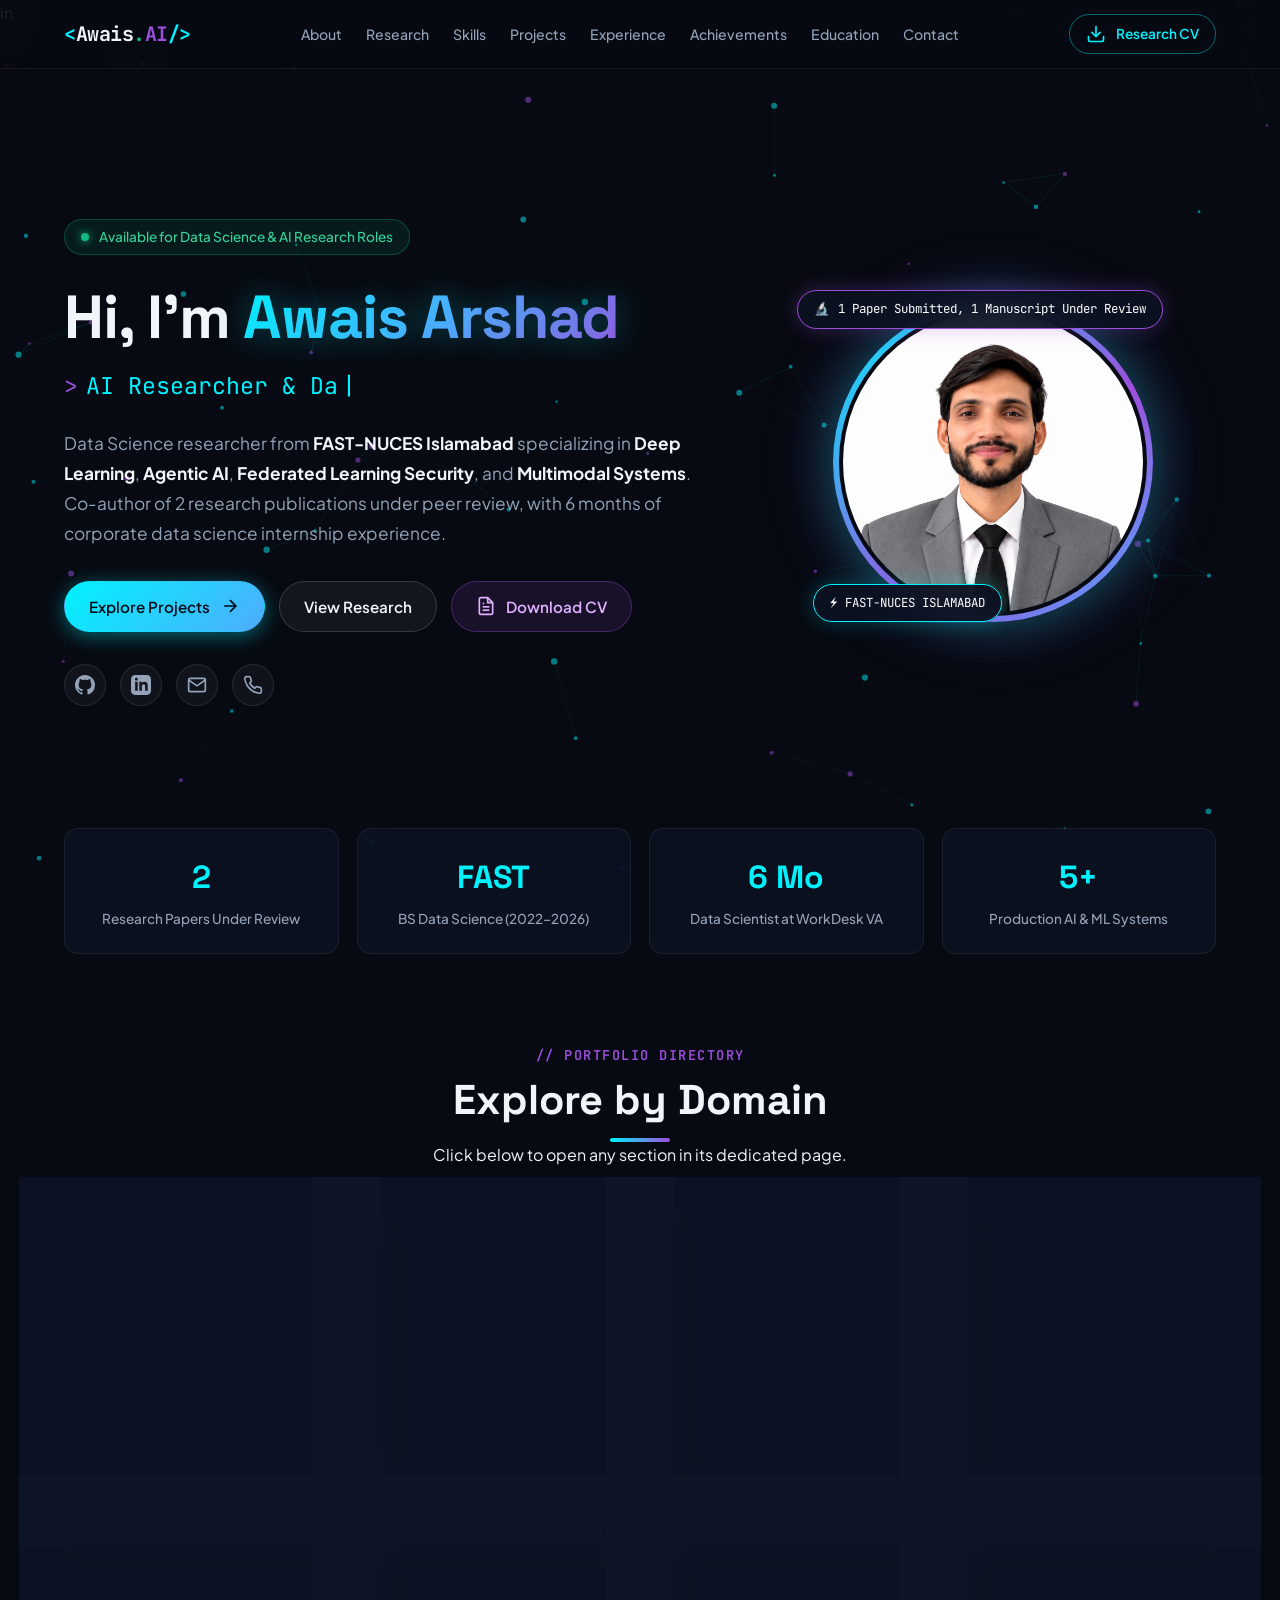
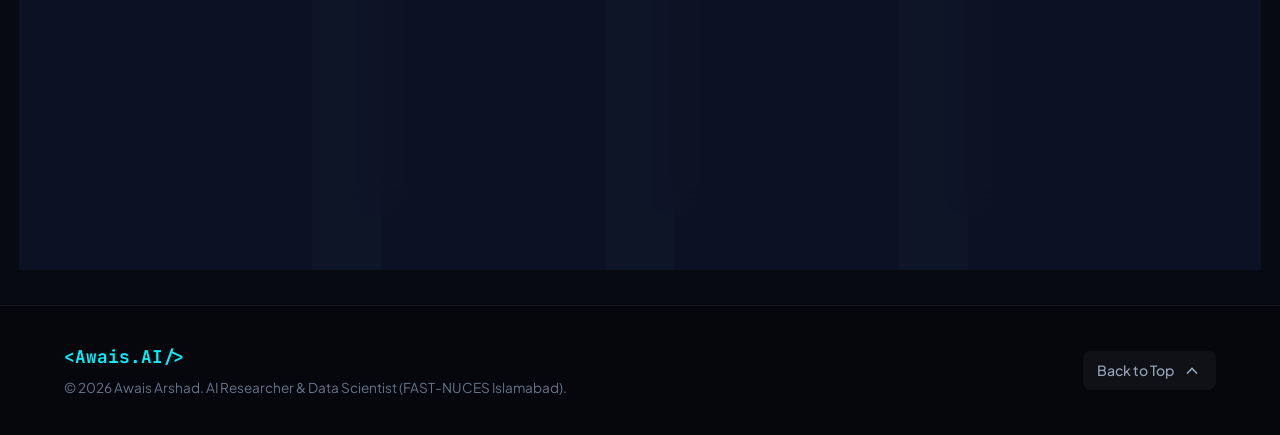
==== commit ace45e42: "Updated portfolio content and research section" ====
--- a/index.html
+++ b/index.html
@@ -1,11 +1,11 @@
 <!DOCTYPE html>
 <html lang="en">
-<head>
+<head>in 
   <meta charset="UTF-8" />
   <meta name="viewport" content="width=device-width, initial-scale=1.0" />
-  <title>Awais Arshad | AI Researcher & Data Scientist</title>
-  <meta name="description" content="Portfolio of Awais Arshad - AI Researcher & Data Science Graduate from NUCES-FAST. Author of research in Federated Learning Security and Multilingual LLM Text Detection." />
-  <meta name="keywords" content="Awais Arshad, Data Scientist, AI Researcher, Federated Learning, Multimodal AI, Agentic AI, Deep Learning, PyTorch, NUCES-FAST" />
+  <title>Awais Arshad | Data Scientist & AI Researcher </title>
+  <meta name="description" content="Portfolio of Awais Arshad - Data Scientist & AI Researcher Graduate from FAST-NUCES. Author of research in Federated Learning Security and Multilingual LLM Text Detection." />
+  <meta name="keywords" content="Awais Arshad, Data Scientist, AI Researcher, Federated Learning, Multimodal AI, Agentic AI, Deep Learning, PyTorch, FAST-NUCES" />
   <link rel="preconnect" href="https://fonts.googleapis.com" />
   <link rel="preconnect" href="https://fonts.gstatic.com" crossorigin />
   <link href="https://fonts.googleapis.com/css2?family=Plus+Jakarta+Sans:wght@300;400;500;600;700;800&family=Space+Grotesk:wght@500;700&family=JetBrains+Mono:wght@400;500&display=swap" rel="stylesheet" />
@@ -72,7 +72,7 @@
           </div>
 
           <p class="hero-description">
-            Data Science researcher from <strong>NUCES-FAST Islamabad</strong> specializing in 
+            Data Science researcher from <strong>FAST-NUCES Islamabad</strong> specializing in 
             <strong>Deep Learning</strong>, <strong>Agentic AI</strong>, <strong>Federated Learning Security</strong>, 
             and <strong>Multimodal Systems</strong>. Co-author of 2 research publications under peer review, 
             with 6 months of corporate data science internship experience.
@@ -126,11 +126,11 @@
             </div>
             <div class="orbit-badge orbit-top">
               <span class="orbit-icon">🔬</span>
-              <span>2 Papers Under Review</span>
+              <span>1 Paper Submitted, 1 Manuscript Under Review</span>
             </div>
             <div class="orbit-badge orbit-bottom">
               <span class="orbit-icon">⚡</span>
-              <span>NUCES-FAST AI</span>
+              <span>FAST-NUCES ISLAMABAD</span>
             </div>
           </div>
         </div>
@@ -242,7 +242,7 @@
             <div class="portal-info">
               <span class="portal-tag">07. Academic</span>
               <h3 class="portal-title">Education & References</h3>
-              <p class="portal-desc">NUCES-FAST Islamabad, Cadet College Wana, and academic faculty references.</p>
+              <p class="portal-desc">FAST-NUCES Islamabad, Cadet College Wana, and academic faculty references.</p>
             </div>
             <span class="portal-arrow">→</span>
           </a>
@@ -267,7 +267,7 @@
     <div class="container footer-content">
       <div class="footer-left">
         <span class="footer-logo">&lt;Awais.AI/&gt;</span>
-        <p>© 2026 Awais Arshad. AI Researcher & Data Scientist (NUCES-FAST Islamabad).</p>
+        <p>© 2026 Awais Arshad. AI Researcher & Data Scientist (FAST-NUCES Islamabad).</p>
       </div>
       <div class="footer-right">
         <a href="#hero" class="back-to-top" aria-label="Back to top">
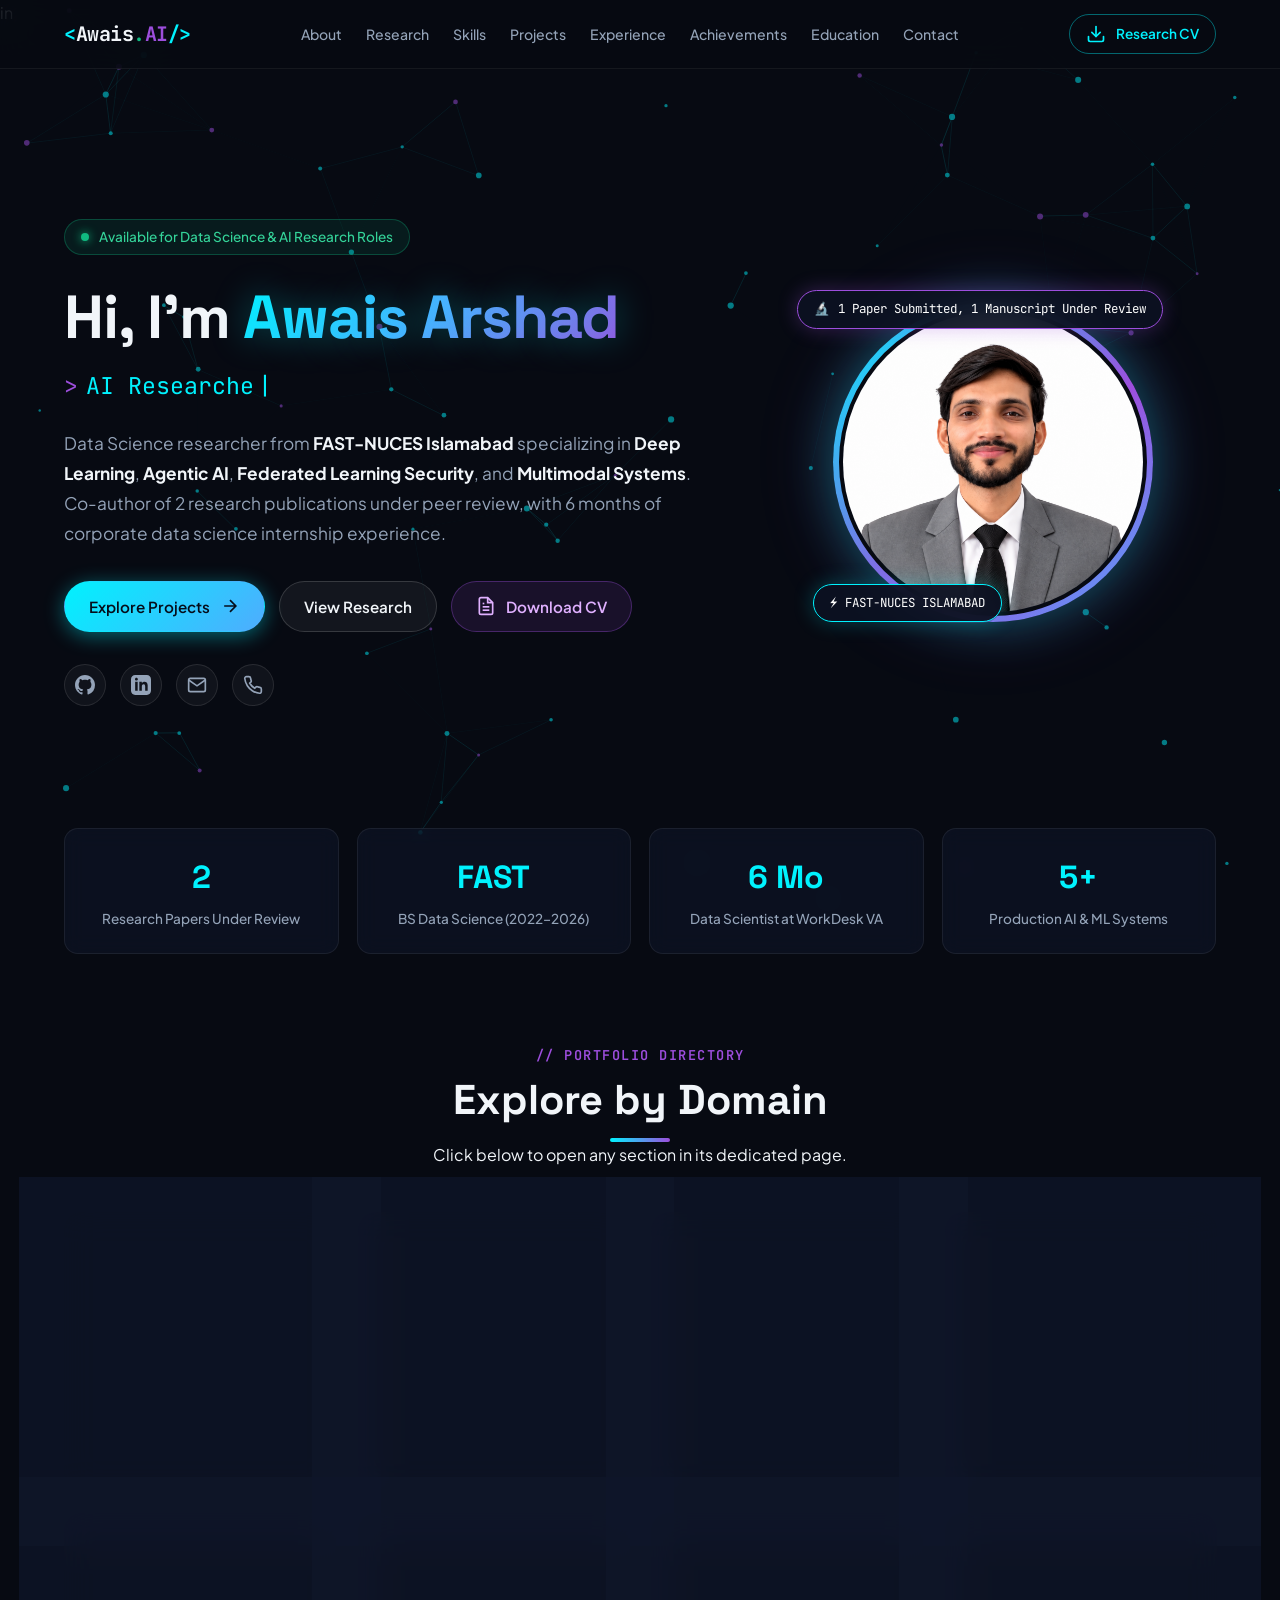
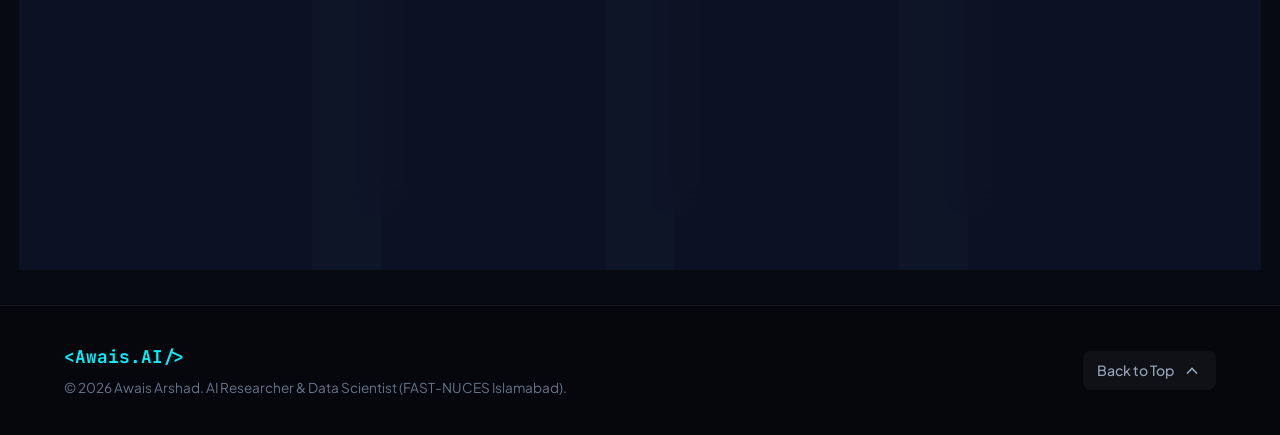
==== commit 727b203b: "Updated portfolio content and research section" ====
--- a/index.html
+++ b/index.html
@@ -99,7 +99,7 @@
                 <path d="M12 0C5.37 0 0 5.37 0 12c0 5.31 3.435 9.795 8.205 11.385.6.105.825-.255.825-.57 0-.285-.015-1.23-.015-2.235-3.015.555-3.795-.735-4.035-1.41-.135-.345-.72-1.41-1.23-1.695-.42-.225-1.02-.78-.015-.795.945-.015 1.62.87 1.845 1.23 1.08 1.815 2.805 1.305 3.495.99.105-.78.42-1.305.765-1.605-2.67-.3-5.46-1.335-5.46-5.925 0-1.305.465-2.385 1.23-3.225-.12-.3-.54-1.53.12-3.18 0 0 1.005-.315 3.3 1.23.96-.27 1.98-.405 3-.405s2.04.135 3 .405c2.295-1.56 3.3-1.23 3.3-1.23.66 1.65.24 2.88.12 3.18.765.84 1.23 1.905 1.23 3.225 0 4.605-2.805 5.625-5.475 5.925.435.375.81 1.095.81 2.22 0 1.605-.015 2.895-.015 3.3 0 .315.225.69.825.57A12.02 12.02 0 0024 12c0-6.63-5.37-12-12-12z"/>
               </svg>
             </a>
-            <a href="https://www.linkedin.com/in/awais-arshad-739969322/?isSelfProfile=true/" target="_blank" rel="noopener noreferrer" class="social-link" title="LinkedIn">
+            <a href="https://www.linkedin.com/in/awais-arshad-739969322/?isSelfProfile=true" target="_blank" rel="noopener noreferrer" class="social-link" title="LinkedIn">
               <svg class="icon" viewBox="0 0 24 24" fill="currentColor">
                 <path d="M19 0h-14c-2.761 0-5 2.239-5 5v14c0 2.761 2.239 5 5 5h14c2.762 0 5-2.239 5-5v-14c0-2.761-2.238-5-5-5zm-11 19h-3v-11h3v11zm-1.5-12.268c-.966 0-1.75-.79-1.75-1.764s.784-1.764 1.75-1.764 1.75.79 1.75 1.764-.783 1.764-1.75 1.764zm13.5 12.268h-3v-5.604c0-3.368-4-3.113-4 0v5.604h-3v-11h3v1.765c1.396-2.586 7-2.777 7 2.476v6.759z"/>
               </svg>
